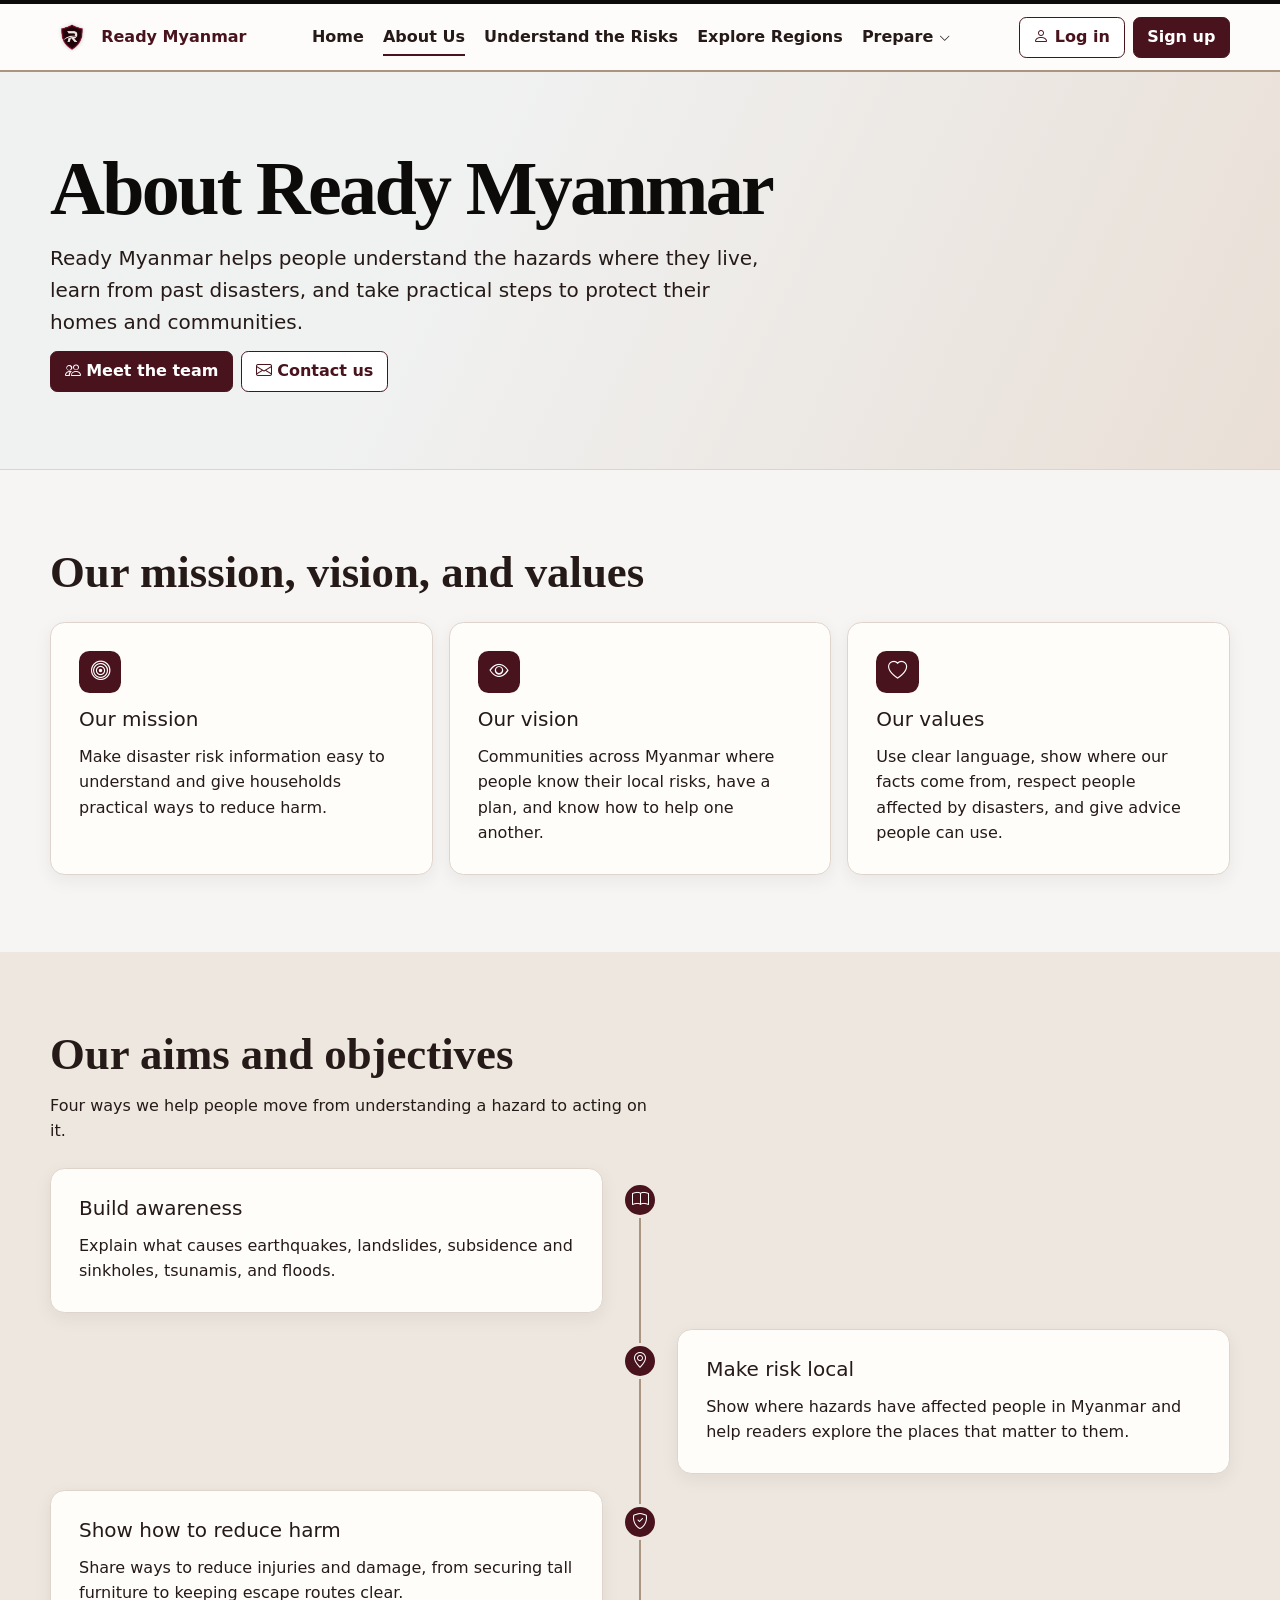
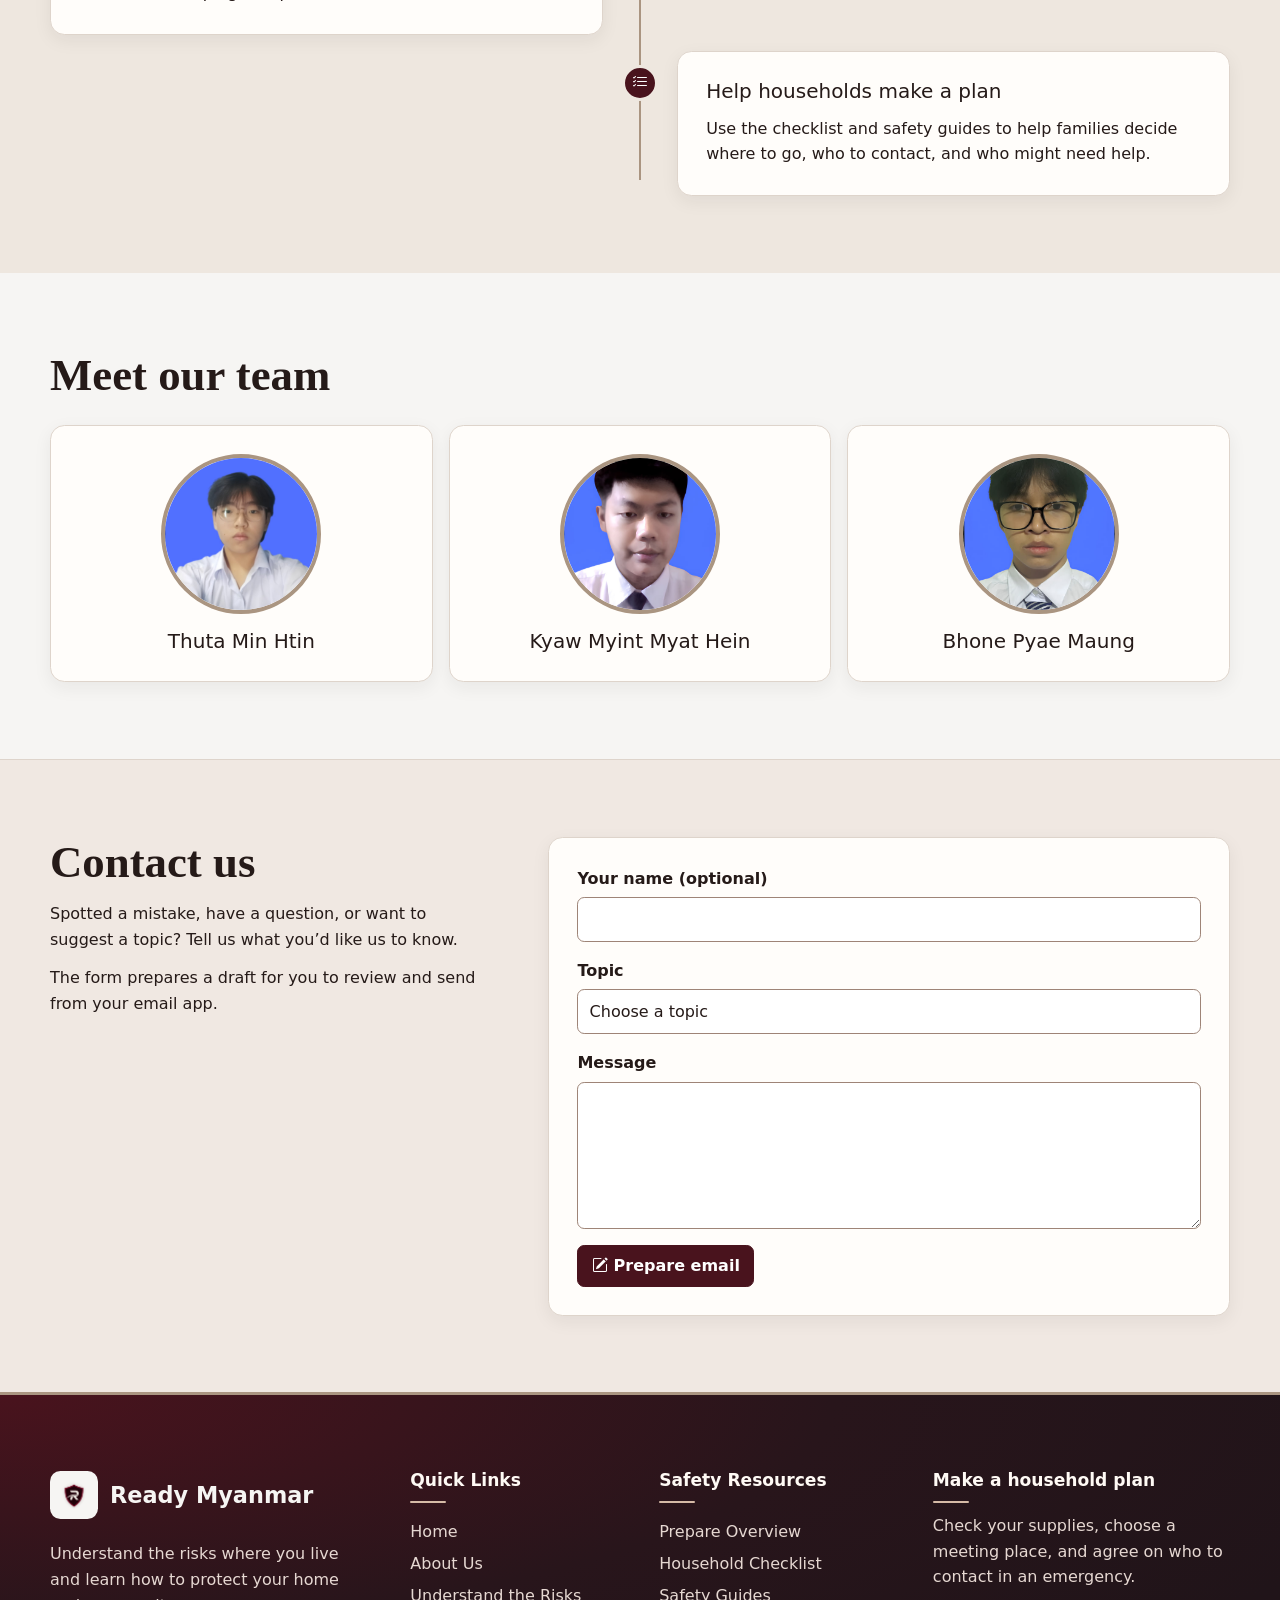
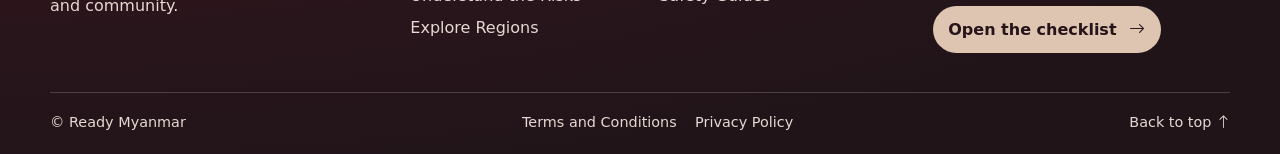
==== about us.html @ cfaf2994 "Add files via upload" ====
<!DOCTYPE html>
<html lang="en">
<head>
    <meta charset="UTF-8">
    <meta name="viewport" content="width=device-width, initial-scale=1">
    <meta name="description" content="Meet the Ready Myanmar team and learn how we help communities understand and reduce disaster risk.">
    <title>About Us | Ready Myanmar</title>

    <link rel="icon" href="images/ready-myanmar-logo.png">
    <link rel="stylesheet" href="https://cdn.jsdelivr.net/npm/bootstrap@5.3.3/dist/css/bootstrap.min.css">
    <link rel="stylesheet" href="https://cdn.jsdelivr.net/npm/bootstrap-icons@1.11.3/font/bootstrap-icons.min.css">
    <link rel="stylesheet" href="https://cdn.jsdelivr.net/npm/aos@2.3.4/dist/aos.css">
    <link rel="stylesheet" href="style.css">
    <link rel="stylesheet" href="about us.css">

    <script src="https://cdn.jsdelivr.net/npm/aos@2.3.4/dist/aos.js" defer></script>
    <script src="script.js" defer></script>
    <script src="about us.js" defer></script>
</head>

<body class="about-page" id="top">
    <a class="skip-link" href="#main">Skip to content</a>
    <header id="siteHeader"></header>

    <main id="main">
        <section class="about-hero page-section" aria-labelledby="aboutTitle">
            <div class="container" data-aos="fade-up">
                <h1 id="aboutTitle">About Ready Myanmar</h1>
                <p class="lead">Ready Myanmar helps people understand the hazards where they live, learn from past disasters, and take practical steps to protect their homes and communities.</p>

                <div class="button-row">
                    <a class="btn btn-success" href="#team">
                        <i class="bi bi-people" aria-hidden="true"></i> Meet the team
                    </a>
                    <a class="btn btn-outline-success" href="#contact">
                        <i class="bi bi-envelope" aria-hidden="true"></i> Contact us
                    </a>
                </div>
            </div>
        </section>

        <section class="container page-section" aria-labelledby="purposeTitle">
            <h2 class="section-title" id="purposeTitle">Our mission, vision, and values</h2>

            <div class="about-grid" data-aos="fade-up">
                <article class="about-box">
                    <span class="about-icon">
                        <i class="bi bi-bullseye" aria-hidden="true"></i>
                    </span>
                    <h3>Our mission</h3>
                    <p>Make disaster risk information easy to understand and give households practical ways to reduce harm.</p>
                </article>

                <article class="about-box">
                    <span class="about-icon">
                        <i class="bi bi-eye" aria-hidden="true"></i>
                    </span>
                    <h3>Our vision</h3>
                    <p>Communities across Myanmar where people know their local risks, have a plan, and know how to help one another.</p>
                </article>

                <article class="about-box">
                    <span class="about-icon">
                        <i class="bi bi-heart" aria-hidden="true"></i>
                    </span>
                    <h3>Our values</h3>
                    <p>Use clear language, show where our facts come from, respect people affected by disasters, and give advice people can use.</p>
                </article>
            </div>
        </section>

        <section class="about-band page-section" aria-labelledby="aimsTitle">
            <div class="container">
                <h2 class="section-title" id="aimsTitle">Our aims and objectives</h2>
                <p class="home-intro">Four ways we help people move from understanding a hazard to acting on it.</p>

                <ol class="about-timeline">
                    <li>
                        <span class="timeline-marker">
                            <i class="bi bi-book" aria-hidden="true"></i>
                        </span>
                        <article class="about-box timeline-card" data-aos="fade-up">
                            <h3>Build awareness</h3>
                            <p>Explain what causes earthquakes, landslides, subsidence and sinkholes, tsunamis, and floods.</p>
                        </article>
                    </li>

                    <li>
                        <span class="timeline-marker">
                            <i class="bi bi-geo-alt" aria-hidden="true"></i>
                        </span>
                        <article class="about-box timeline-card" data-aos="fade-up">
                            <h3>Make risk local</h3>
                            <p>Show where hazards have affected people in Myanmar and help readers explore the places that matter to them.</p>
                        </article>
                    </li>

                    <li>
                        <span class="timeline-marker">
                            <i class="bi bi-shield-check" aria-hidden="true"></i>
                        </span>
                        <article class="about-box timeline-card" data-aos="fade-up">
                            <h3>Show how to reduce harm</h3>
                            <p>Share ways to reduce injuries and damage, from securing tall furniture to keeping escape routes clear.</p>
                        </article>
                    </li>

                    <li>
                        <span class="timeline-marker">
                            <i class="bi bi-list-check" aria-hidden="true"></i>
                        </span>
                        <article class="about-box timeline-card" data-aos="fade-up">
                            <h3>Help households make a plan</h3>
                            <p>Use the checklist and safety guides to help families decide where to go, who to contact, and who might need help.</p>
                        </article>
                    </li>
                </ol>
            </div>
        </section>

        <section class="container page-section" id="team" aria-labelledby="teamTitle">
            <h2 class="section-title" id="teamTitle">Meet our team</h2>

            <div class="about-grid" data-aos="fade-up">
                <article class="about-box team-card">
                    <img src="images/member-3.jpg" width="160" height="160" alt="" loading="lazy">
                    <h3>Thuta Min Htin</h3>
                </article>

                <article class="about-box team-card">
                    <img src="images/member-2.jpg" width="160" height="160" alt="" loading="lazy">
                    <h3>Kyaw Myint Myat Hein</h3>
                </article>

                <article class="about-box team-card">
                    <img src="images/member-1.jpg" width="160" height="160" alt="" loading="lazy">
                    <h3>Bhone Pyae Maung</h3>
                </article>
            </div>
        </section>

        <section class="about-contact page-section" id="contact" aria-labelledby="contactTitle">
            <div class="container about-contact-layout">
                <div>
                    <h2 class="section-title" id="contactTitle">Contact us</h2>
                    <p>Spotted a mistake, have a question, or want to suggest a topic? Tell us what you’d like us to know.</p>
                    <p>The form prepares a draft for you to review and send from your email app.</p>
                </div>

                <form class="about-box contact-form" id="contactForm" data-contact-email="" data-aos="fade-up">
                    <div>
                        <label class="form-label" for="contactName">Your name (optional)</label>
                        <input class="form-control" id="contactName" name="name"
                            autocomplete="name" maxlength="80">
                    </div>

                    <div>
                        <label class="form-label" for="contactTopic">Topic</label>
                        <select class="form-select" id="contactTopic" name="topic" required>
                            <option value="" selected disabled>Choose a topic</option>
                            <option>Suggest a correction</option>
                            <option>Request a topic</option>
                            <option>Other</option>
                        </select>
                    </div>

                    <div>
                        <label class="form-label" for="contactMessage">Message</label>
                        <textarea class="form-control" id="contactMessage" name="message" rows="5"
                            maxlength="1500" required data-blank-message="Please enter a message."></textarea>
                    </div>

                    <button class="btn btn-success" type="submit">
                        <i class="bi bi-pencil-square" aria-hidden="true"></i> Prepare email
                    </button>

                    <div class="contact-draft" id="contactDraft" hidden>
                        <p id="contactHint" hidden>Add the team’s email address in your email app.</p>
                        <a class="btn btn-outline-success" id="contactEmailLink" href="mailto:">
                            <i class="bi bi-envelope" aria-hidden="true"></i> Open in email app
                        </a>
                    </div>
                </form>
            </div>
        </section>
    </main>

    <footer class="home-footer">
        <div class="container">
            <div class="footer-layout">
                <div class="footer-intro">
                    <a class="footer-brand" href="index.html">
                        <img src="images/ready-myanmar-logo.png" width="48" height="48" alt="">
                        <span>Ready Myanmar</span>
                    </a>
                    <p>Understand the risks where you live and learn how to protect your home and community.</p>
                </div>

                <nav class="footer-links" aria-labelledby="footerQuickLinks">
                    <h2 class="footer-heading" id="footerQuickLinks">Quick Links</h2>
                    <a href="index.html">Home</a>
                    <a href="about us.html">About Us</a>
                    <a href="risk.html">Understand the Risks</a>
                    <a href="region.html">Explore Regions</a>
                </nav>

                <nav class="footer-links" aria-labelledby="footerResources">
                    <h2 class="footer-heading" id="footerResources">Safety Resources</h2>
                    <a href="prepare.html">Prepare Overview</a>
                    <a href="list.html">Household Checklist</a>
                    <a href="guide.html">Safety Guides</a>
                </nav>

                <div class="footer-action">
                    <h2 class="footer-heading">Make a household plan</h2>
                    <p>Check your supplies, choose a meeting place, and agree on who to contact in an emergency.</p>
                    <a class="footer-cta" href="list.html">
                        Open the checklist <i class="bi bi-arrow-right" aria-hidden="true"></i>
                    </a>
                </div>
            </div>

            <div class="footer-bottom">
                <p>© Ready Myanmar</p>

                <div class="footer-legal">
                    <button class="footer-button" type="button" data-open="termsDialog">Terms and Conditions</button>
                    <button class="footer-button" type="button" data-open="privacyDialog">Privacy Policy</button>
                </div>

                <a class="footer-top" href="#top">
                    Back to top <i class="bi bi-arrow-up" aria-hidden="true"></i>
                </a>
            </div>
        </div>
    </footer>

    <dialog class="site-dialog" id="termsDialog" aria-labelledby="termsHeading">
        <div class="dialog-heading">
            <h2 id="termsHeading">Terms and Conditions</h2>
            <button class="dialog-close" type="button" data-close>
                <i class="bi bi-x-lg" aria-hidden="true"></i> Close
            </button>
        </div>
        <p>Ready Myanmar provides general information about disaster risk. During emergencies, follow local warnings and instructions from emergency responders.</p>
    </dialog>

    <dialog class="site-dialog" id="privacyDialog" aria-labelledby="privacyHeading">
        <div class="dialog-heading">
            <h2 id="privacyHeading">Privacy Policy</h2>
            <button class="dialog-close" type="button" data-close>
                <i class="bi bi-x-lg" aria-hidden="true"></i> Close
            </button>
        </div>
        <p>This site saves demo account details, sign-in status, and your homepage load count in this browser. Clearing this site’s browser data removes those details. The contact form prepares a draft in your email app.</p>
    </dialog>
</body>
</html>
---- style.css ----
:root {
    --ink: #251a18;
    --wine: #49131d;
    --paper: #f6f5f3;
    --line: #ded4cb;
    --night: #0c0b09;
    --taupe: #aa9581;
    --stone: #5b4e3c;
}

*, *::before, *::after { box-sizing: border-box; }
[hidden] { display: none !important; }
html { scroll-padding-top: 5.5rem; }

body {
    margin: 0;
    color: var(--ink);
    background: var(--paper);
    font: 1rem/1.6 system-ui, sans-serif;
}

h1, h2, h3, p, figure, blockquote, dl, dd { margin: 0 0 0.8rem; }
h1, h2, h3 { line-height: 1.15; }
button, input { font: inherit; }
a { color: var(--wine); }
button, summary { cursor: pointer; }

:focus-visible {
    outline: 3px solid #986028;
    outline-offset: 4px;
}

.container {
    width: min(100% - 2rem, 1180px);
    max-width: none;
    margin-inline: auto;
    padding-inline: 0;
}

.skip-link {
    position: fixed;
    z-index: 25;
    padding: 0.75rem;
    background: white;
    transform: translateY(-120%);
}

.skip-link:focus { transform: translateY(0); }

.btn {
    display: inline-block;
    padding: 0.48rem 0.85rem;
    border: 1px solid var(--wine);
    border-radius: 0.45rem;
    background: white;
    color: var(--wine);
    font-weight: 650;
    text-align: center;
    text-decoration: none;
}

.btn:hover { background: #f0e6de; }
.btn-success { background: var(--wine); color: white; }
.btn-success:hover { background: #330d16; color: white; }
.btn:disabled { opacity: 0.65; cursor: wait; }

.button-row {
    display: flex;
    align-items: center;
    flex-wrap: wrap;
    gap: 0.5rem;
}

#siteHeader {
    position: sticky;
    top: 0;
    z-index: 20;
}

.site-nav {
    border-top: 4px solid var(--night);
    border-bottom: 2px solid var(--taupe);
    background: #fdfcfa;
}

.nav-layout {
    display: flex;
    align-items: center;
    justify-content: space-between;
    flex-wrap: wrap;
    gap: 0.65rem;
    padding-block: 0.7rem;
}

.site-brand, .account-toggle {
    display: inline-flex;
    align-items: center;
    gap: 0.45rem;
}

.site-brand {
    font-weight: 750;
    text-decoration: none;
}

.site-logo {
    display: block;
    width: 2.75rem;
    height: 2.75rem;
    flex: 0 0 auto;
    object-fit: contain;
    transition: transform 230ms cubic-bezier(.2, .9, .3, 1.35);
}

.site-brand:hover .site-logo,
.site-brand:focus-visible .site-logo {
    transform: translateY(-3px);
}

.menu-link .bi, .account-toggle > .bi { font-size: 0.72rem; }
.main-menu { display: none; width: 100%; }

.main-menu.is-open {
    display: block;
    max-height: 72vh;
    overflow-y: auto;
}

.nav-list {
    margin: 0 0 0.6rem;
    padding: 0;
    list-style: none;
}

.menu-link {
    position: relative;
    display: inline-block;
    padding: 0.55rem 0.2rem;
    color: var(--ink);
    font-weight: 650;
    text-decoration: none;
}

.menu-link::after {
    position: absolute;
    inset: auto 0.2rem 0.19rem;
    height: 2px;
    background: var(--wine);
    content: "";
    transform: scaleX(0);
    transform-origin: left;
    transition: transform 180ms ease;
}

.menu-link:hover::after,
.menu-link:focus-visible::after,
.menu-link[aria-current="page"]::after,
.nav-dropdown:has([aria-current="page"]) > .menu-link::after {
    transform: scaleX(1);
}

.nav-dropdown { position: relative; }
.nav-dropdown summary { list-style: none; }
.nav-dropdown summary::-webkit-details-marker { display: none; }

.dropdown-panel {
    min-width: 11rem;
    padding: 0.4rem;
    border: 1px solid var(--line);
    border-radius: 0.5rem;
    background: white;
    box-shadow: 0 0.35rem 1rem #251a1818;
}

.dropdown-panel a,
.dropdown-panel button {
    display: block;
    width: 100%;
    padding: 0.45rem 0.6rem;
    border: 0;
    border-radius: 0.3rem;
    background: transparent;
    color: var(--ink);
    text-align: left;
    text-decoration: none;
    white-space: nowrap;
}

.dropdown-panel a:hover,
.dropdown-panel a[aria-current="page"],
.dropdown-panel button:hover {
    background: #f0e6de;
}

.account-menu .dropdown-panel { right: 0; }
.account-toggle { max-width: 100%; }

.account-initial {
    display: grid;
    place-items: center;
    width: 1.8rem;
    height: 1.8rem;
    border-radius: 50%;
    background: var(--wine);
    color: white;
}

#accountName {
    max-width: 7rem;
    overflow: hidden;
    text-overflow: ellipsis;
    white-space: nowrap;
}

.site-dialog {
    width: min(100% - 2rem, 29rem);
    padding: 1.3rem;
    border: 1px solid var(--line);
    border-radius: 0.85rem;
    background: white;
    color: var(--ink);
}

.site-dialog::backdrop { background: #160c12aa; }

.dialog-heading {
    display: flex;
    justify-content: space-between;
    align-items: start;
    gap: 1rem;
}

.dialog-heading h2 { font-size: 1.4rem; }

.dialog-close {
    flex-shrink: 0;
    padding: 0.3rem 0.55rem;
    border: 0;
    border-radius: 0.3rem;
    background: #f0e6de;
    color: var(--ink);
    font-size: 0.9rem;
}

.account-form {
    display: grid;
    gap: 0.35rem;
}

.account-form input {
    width: 100%;
    margin-bottom: 0.45rem;
    padding: 0.45rem 0.6rem;
    border: 1px solid #937966;
    border-radius: 0.35rem;
}

.account-form .btn { justify-self: start; }
.page-section { padding-block: clamp(2.5rem, 6vw, 4.8rem); }
.split-layout, .card-grid { display: grid; gap: 1.25rem; }
.split-layout { align-items: center; gap: 2rem; }
.split-column { min-width: 0; }

.hero-title, .section-title {
    font-family: Georgia, serif;
    font-weight: 700;
}

.hero-title {
    max-width: 14ch;
    color: var(--night);
    font-size: clamp(2.65rem, 5.8vw, 5.3rem);
    letter-spacing: -0.045em;
    line-height: 1.02;
}

.hero-title span { color: var(--wine); }
.section-title { font-size: clamp(1.8rem, 4vw, 2.8rem); }
.lead { font-size: clamp(1.05rem, 2vw, 1.25rem); }
.lead, .home-intro { max-width: 60ch; }

.home-hero {
    border-bottom: 1px solid var(--line);
    background: linear-gradient(112deg, #f0f1f1 36%, #e9dfd6);
}

.guide-frame { margin: 0; }

.guide-frame img {
    display: block;
    width: 100%;
    height: auto;
}

html:not(.has-aos) [data-aos] {
    opacity: 1;
    transform: none;
    pointer-events: auto;
}

.home-story {
    display: grid;
    overflow: hidden;
    border: 1px solid var(--line);
    border-radius: 1rem;
    background: white;
}

.story-copy { padding: clamp(1rem, 3vw, 2rem); }

.story-date, .community-note {
    color: var(--stone);
    font-size: 0.9rem;
}

.story-date { text-transform: uppercase; }

.story-photo {
    position: relative;
    overflow: hidden;
    min-height: 15rem;
    margin: 0;
    background: var(--stone);
}

.story-photo img, .hazard-tile img {
    position: absolute;
    inset: 0;
    display: block;
    width: 100%;
    height: 100%;
    object-fit: cover;
}

.story-photo figcaption {
    position: absolute;
    z-index: 1;
    bottom: 0.85rem;
    left: 0.85rem;
    max-width: calc(100% - 1.7rem);
    padding: 0.3rem 0.65rem;
    border-radius: 0.3rem;
    background: var(--wine);
    color: white;
}

.story-photo::after {
    position: absolute;
    inset: 0;
    background: linear-gradient(110deg, transparent 35%, #ffffff55, transparent 65%);
    content: "";
    pointer-events: none;
    transform: translateX(-115%);
}

@media (hover: hover) and (prefers-reduced-motion: no-preference) {
    .story-photo:hover::after {
        transform: translateX(115%);
        transition: transform 650ms ease;
    }
}

.event-stats {
    display: grid;
    grid-template-columns: repeat(auto-fit, minmax(7.4rem, 1fr));
    gap: 0.65rem;
    margin: 1rem 0;
}

.event-stats > div {
    padding: 0.6rem 0.7rem;
    border-top: 3px solid var(--taupe);
    background: #f4eee8;
}

.event-stats dt, .site-stats dt {
    margin: 0 0 0.2rem;
    color: var(--wine);
    font-size: clamp(1.25rem, 2.3vw, 1.9rem);
    line-height: 1.12;
    font-variant-numeric: tabular-nums;
}

.event-stats dd { margin: 0; font-size: 0.87rem; }
.event-controls { margin-top: 0.85rem; }
.home-tinted { background: #eee7df; }

.section-heading {
    display: flex;
    flex-wrap: wrap;
    align-items: end;
    justify-content: space-between;
    gap: 0.8rem;
    margin-bottom: 1.3rem;
}

.section-heading p { margin-bottom: 0; }

.home-region-grid {
    display: grid;
    grid-template-columns: repeat(auto-fit, minmax(min(100%, 8.2rem), 1fr));
    gap: 0.8rem;
}

.region-tile, .hazard-tile {
    position: relative;
    display: block;
    overflow: hidden;
    border-radius: 0.75rem;
    text-decoration: none;
}

.region-tile {
    border: 1px solid var(--line);
    background: white;
    color: var(--ink);
    box-shadow: 0 0.25rem 0.7rem #251a1810;
    transition: transform 220ms ease, box-shadow 220ms ease;
}

.region-tile img {
    display: block;
    width: 100%;
    height: auto;
    aspect-ratio: 4 / 3;
    object-fit: cover;
    background: var(--taupe);
}

.region-label {
    display: flex;
    align-items: center;
    justify-content: space-between;
    gap: 0.25rem;
    min-height: 4.2rem;
    padding: 0.65rem;
}

.region-label small {
    display: block;
    color: var(--stone);
    font-size: 0.72rem;
    line-height: 1.25;
}

.region-label > i { color: var(--wine); }
.region-tile:hover, .region-tile:focus-visible { color: var(--wine); }

.region-tile:hover {
    transform: translateY(-4px);
    box-shadow: 0 0.6rem 1rem #251a1822;
}

.hazard-tile {
    display: flex;
    align-items: flex-end;
    min-height: 14.5rem;
    padding: 1.3rem;
    border: 1px solid #9a746c;
    background: var(--stone);
    color: white;
    transition: transform 240ms cubic-bezier(.2, .9, .3, 1.3), box-shadow 240ms ease;
}

.hazard-tile::after {
    position: absolute;
    inset: 0;
    background: linear-gradient(90deg, #1b0e11 6%, #291317e8 55%, #2913174d);
    content: "";
}

.hazard-tile > div {
    position: relative;
    z-index: 1;
    max-width: 25ch;
}

.hazard-icon {
    display: inline-grid;
    place-items: center;
    width: 2.5rem;
    height: 2.5rem;
    margin-bottom: 0.65rem;
    border: 1px solid #ffffff66;
    border-radius: 0.65rem;
    background: #49131dcc;
    color: white;
    font-size: 1.2rem;
    transition: transform 240ms ease;
}

.hazard-tile img { transition: transform 260ms ease; }

.hazard-tile:hover, .hazard-tile:focus-visible {
    color: white;
    transform: translateY(-5px);
    box-shadow: 0 0.75rem 1.4rem #251a1833;
}

.hazard-tile:hover img { transform: scale(1.045); }
.hazard-tile:hover .hazard-icon { transform: rotate(-8deg); }
.hazard-tile:hover span:last-child { text-decoration: underline; }

.home-purpose { background: var(--wine); color: white; }

.site-stats {
    display: grid;
    grid-template-columns: repeat(auto-fit, minmax(7.7rem, 1fr));
    gap: 0.85rem;
    margin: 0;
}

.site-stats > div {
    padding: 0.8rem;
    border: 1px solid #ffffff45;
    border-radius: 0.6rem;
}

.site-stats dt { color: white; font-size: 2.5rem; }
.site-stats dd { margin: 0; }

.home-quote {
    height: 100%;
    margin: 0;
    padding: 1.25rem;
    border-left: 4px solid var(--taupe);
    border-radius: 0.5rem;
    background: #fffdf9;
    box-shadow: 0 0.25rem 1rem #251a1812;
}

.home-quote figcaption span {
    display: block;
    color: var(--stone);
    font-size: 0.9rem;
}

.home-footer {
    padding: clamp(2.75rem, 6vw, 4.75rem) 0 1.25rem;
    border-top: 3px solid var(--taupe);
    background: radial-gradient(ellipse at top left, #49131d 0%, #28151b 46%, #201419 80%);
    color: #f6f5f3;
}

.footer-layout {
    display: grid;
    gap: 2rem;
}

.footer-brand {
    display: inline-flex;
    align-items: center;
    gap: 0.75rem;
    color: inherit;
    font-size: 1.4rem;
    font-weight: 750;
    line-height: 1.2;
    text-decoration: none;
}

.footer-brand img {
    width: 3rem;
    height: 3rem;
    padding: 0.3rem;
    border-radius: 0.65rem;
    background: #f6f5f3;
    object-fit: contain;
}

.footer-intro p,
.footer-action p {
    max-width: 33ch;
    margin: 0.9rem 0 0;
    color: #e6d8d2;
}

.footer-links {
    display: grid;
    justify-items: start;
    align-content: start;
    gap: 0.4rem;
}

.footer-heading {
    margin: 0 0 0.65rem;
    color: #fffaf5;
    font-size: 1.07rem;
    font-weight: 750;
}

.footer-heading::after {
    display: block;
    width: 2.25rem;
    height: 2px;
    margin-top: 0.6rem;
    border-radius: 1rem;
    background: #d6bba7;
    content: "";
}

.footer-links a, .footer-top, .footer-button {
    color: #e6d8d2;
    text-decoration: none;
}

.footer-links a:hover, .footer-top:hover, .footer-button:hover {
    color: white;
    text-decoration: underline;
    text-underline-offset: 0.25em;
}

.footer-action p { margin: 0 0 1rem; }

.footer-cta {
    display: inline-flex;
    align-items: center;
    justify-content: space-between;
    gap: 0.8rem;
    padding: 0.62rem 0.9rem;
    border: 1px solid transparent;
    border-radius: 100px;
    background: #dec5b2;
    color: #261419;
    font-weight: 700;
    text-decoration: none;
    transition: background-color 160ms ease;
}

.footer-cta:hover {
    background: #f5dfcc;
    color: #261419;
}

.footer-bottom {
    display: flex;
    align-items: center;
    justify-content: space-between;
    flex-wrap: wrap;
    gap: 0.7rem 1.2rem;
    margin-top: 2.4rem;
    padding-top: 1.15rem;
    border-top: 1px solid #ffffff30;
    color: #e6d8d2;
    font-size: 0.9rem;
}

.footer-bottom p { margin: 0; }

.footer-legal {
    display: flex;
    flex-wrap: wrap;
    gap: 0.45rem 1.15rem;
}

.footer-button {
    padding: 0;
    border: 0;
    background: transparent;
    text-align: left;
}

.home-footer :focus-visible { outline-color: #ffe0ca; }

@media (min-width: 37.5rem) {
    .footer-layout { grid-template-columns: repeat(2, minmax(0, 1fr)); }
}

@media (min-width: 48rem) {
    .home-story { grid-template-columns: 0.9fr 1.1fr; min-height: 22rem; }
    .home-region-grid { grid-template-columns: repeat(5, minmax(0, 1fr)); }
    .card-grid { grid-template-columns: repeat(2, minmax(0, 1fr)); }
    #communityHeading ~ .card-grid { grid-template-columns: repeat(3, minmax(0, 1fr)); }
    .prepare-link { margin-left: auto; }
}

@media (min-width: 62rem) {
    .split-layout {
        grid-template-columns: minmax(0, 0.9fr) minmax(0, 1.1fr);
        gap: 3.5rem;
    }

    .home-hero .page-section { padding-block: 5rem; }
    .menu-button { display: none; }
    .nav-layout { flex-wrap: nowrap; }

    .main-menu, .main-menu.is-open {
        display: flex;
        align-items: center;
        justify-content: space-between;
        gap: 0.8rem;
        flex: 1;
        width: auto;
        max-height: none;
        overflow: visible;
    }

    .nav-list {
        display: flex;
        align-items: center;
        justify-content: center;
        gap: 0.8rem;
        flex: 1;
        margin: 0;
    }

    .dropdown-panel { position: absolute; top: 100%; }

    .footer-layout {
        grid-template-columns: 1.3fr 0.85fr 0.95fr 1.2fr;
        column-gap: clamp(1.4rem, 3vw, 2.8rem);
    }
}

@media (prefers-reduced-motion: reduce) {
    .menu-link::after, .site-logo, .region-tile, .hazard-tile,
    .hazard-tile img, .hazard-icon, .footer-cta {
        transition: none;
    }

    .site-brand:hover .site-logo, .site-brand:focus-visible .site-logo,
    .region-tile:hover, .hazard-tile:hover, .hazard-tile:focus-visible,
    .hazard-tile:hover img, .hazard-tile:hover .hazard-icon {
        transform: none;
    }
}
---- about us.css ----
.about-hero {
    border-bottom: 1px solid var(--line);
    background: linear-gradient(115deg, #f0f1f1 35%, #e9dfd6);
}

.about-hero h1 {
    color: var(--night);
    font: 700 clamp(2.5rem, 6vw, 4.75rem)/1.05 Georgia, serif;
    letter-spacing: -0.035em;
}

.about-hero .lead {
    max-width: 56ch;
}

.about-page h3 {
    font-size: 1.25rem;
}

.about-grid {
    display: grid;
    gap: 1rem;
    margin-top: 1.5rem;
}

.about-box {
    min-width: 0;
    padding: clamp(1.15rem, 3vw, 1.75rem);
    border: 1px solid var(--line);
    border-radius: 0.9rem;
    background: #fffdfa;
    box-shadow: 0 0.35rem 1.1rem #251a1810;
}

.about-box p:last-child {
    margin-bottom: 0;
}

.about-icon,
.timeline-marker {
    display: grid;
    place-items: center;
    background: var(--wine);
    color: white;
}

.about-icon {
    width: 2.65rem;
    height: 2.65rem;
    margin-bottom: 0.9rem;
    border-radius: 0.65rem;
    font-size: 1.2rem;
}

.about-band {
    background: #eee7df;
}

.about-timeline {
    position: relative;
    display: grid;
    gap: 1rem;
    margin: 1.5rem 0 0;
    padding: 0;
    list-style: none;
}

.about-timeline::before {
    position: absolute;
    inset: 1rem auto 1rem 1.1rem;
    width: 2px;
    background: var(--taupe);
    content: "";
}

.about-timeline li {
    position: relative;
    display: grid;
    grid-template-columns: 2.25rem minmax(0, 1fr);
    align-items: start;
    gap: 0.8rem;
}

.timeline-marker {
    width: 2.25rem;
    height: 2.25rem;
    margin-top: 0.85rem;
    border: 3px solid #eee7df;
    border-radius: 50%;
}

.team-card {
    text-align: center;
}

.team-card img {
    display: block;
    width: min(100%, 10rem);
    height: auto;
    aspect-ratio: 1;
    margin: 0 auto 1rem;
    border: 4px solid var(--taupe);
    border-radius: 50%;
    background: #eee7df;
    object-fit: cover;
}

.team-card h3 {
    margin-bottom: 0;
}

.about-contact {
    border-top: 1px solid var(--line);
    background: #f0e8e2;
}

.about-contact-layout {
    display: grid;
    gap: 1.5rem;
}

.about-contact-layout > div > p {
    max-width: 42ch;
}

.contact-form {
    display: grid;
    gap: 1rem;
}

.contact-form label {
    display: block;
    margin-bottom: 0.35rem;
    font-weight: 650;
}

.contact-form input,
.contact-form select,
.contact-form textarea {
    width: 100%;
    padding: 0.55rem 0.7rem;
    border: 1px solid #9e8477;
    border-radius: 0.45rem;
    background: white;
    color: var(--ink);
    font: inherit;
}

.contact-form textarea {
    display: block;
    resize: vertical;
}

.contact-form > button {
    justify-self: start;
}

.contact-draft {
    padding-top: 1rem;
    border-top: 1px solid var(--line);
}

.contact-draft p {
    margin-bottom: 0.65rem;
    color: var(--stone);
}

@media (min-width: 48rem) {
    .about-grid {
        grid-template-columns: repeat(3, minmax(0, 1fr));
    }

    .about-timeline::before {
        left: 50%;
        transform: translateX(-50%);
    }

    .about-timeline li {
        grid-template-columns: minmax(0, 1fr) 2.25rem minmax(0, 1fr);
        gap: 1.2rem;
    }

    .timeline-marker {
        grid-area: 1 / 2;
    }

    .timeline-card {
        grid-area: 1 / 1;
    }

    .about-timeline li:nth-child(even) .timeline-card {
        grid-area: 1 / 3;
    }

    .about-contact-layout {
        grid-template-columns: minmax(0, 0.8fr) minmax(0, 1.2fr);
        gap: 2.75rem;
    }
}
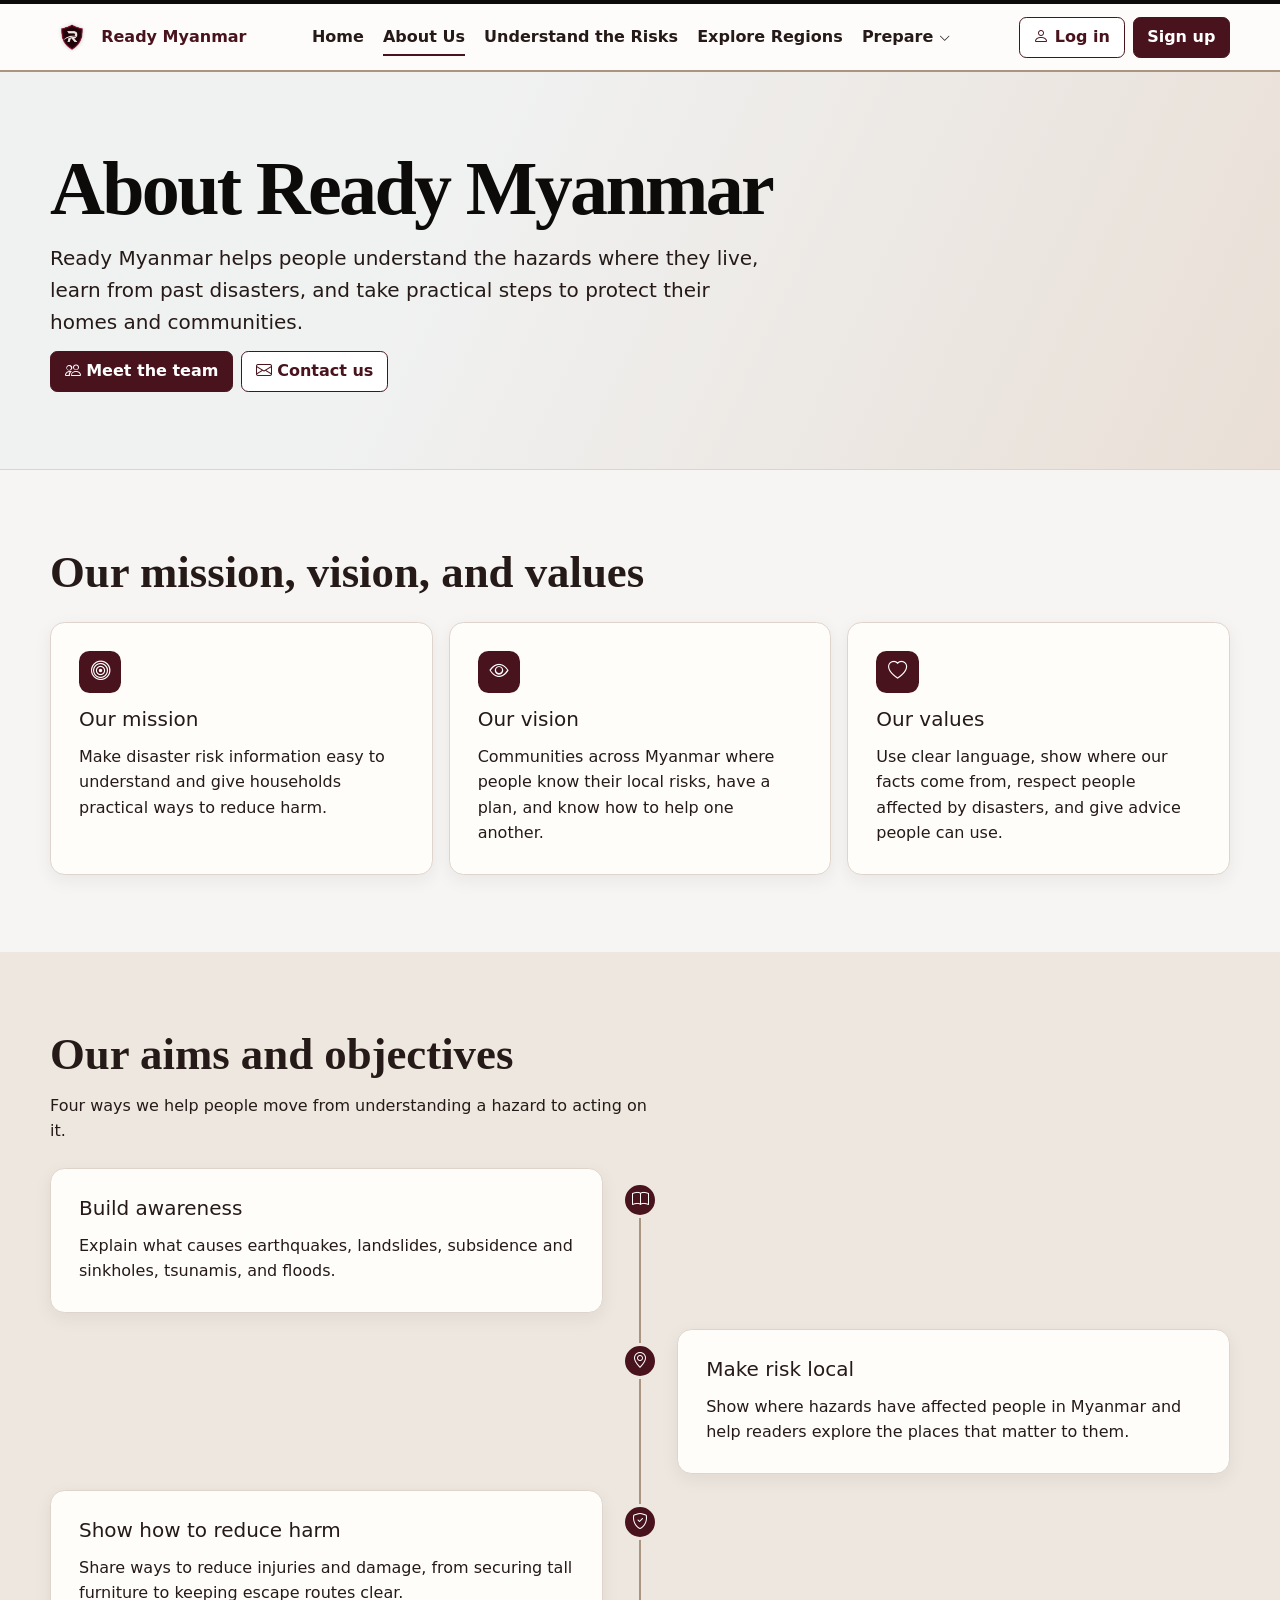
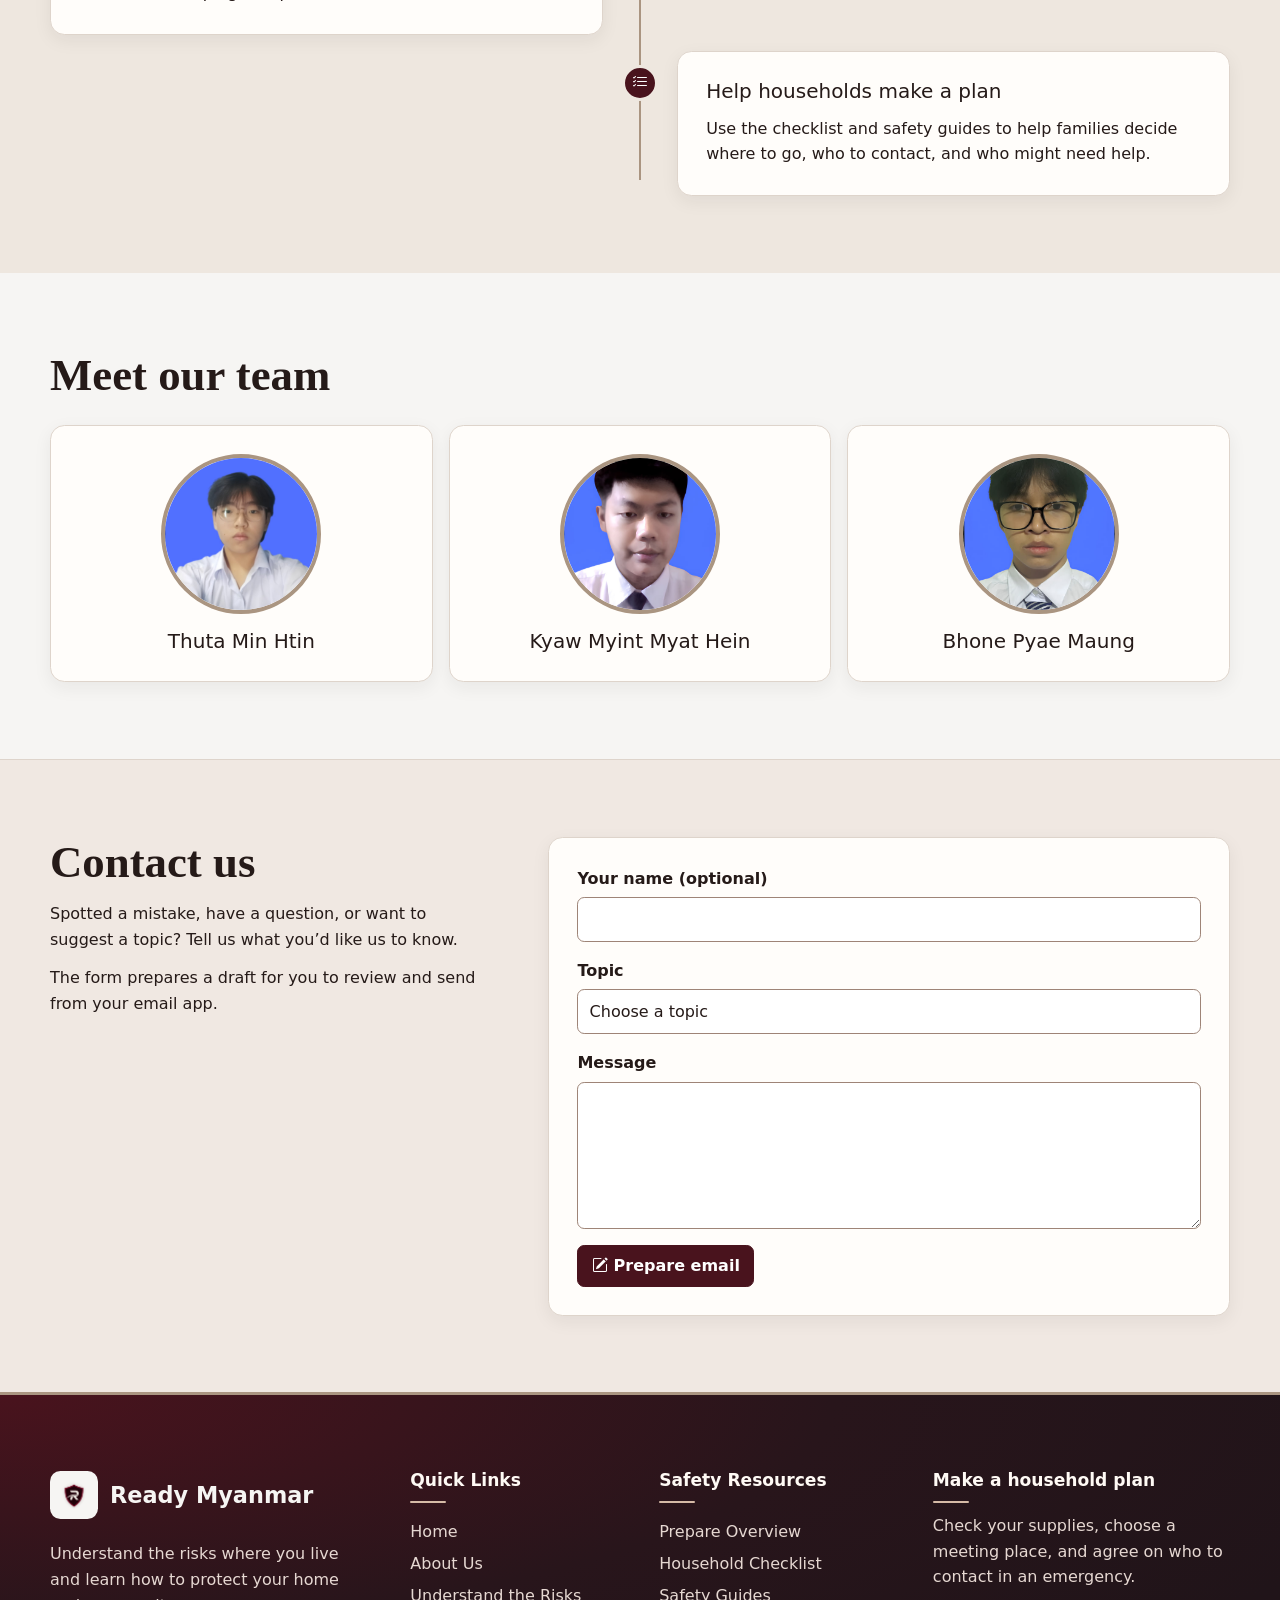
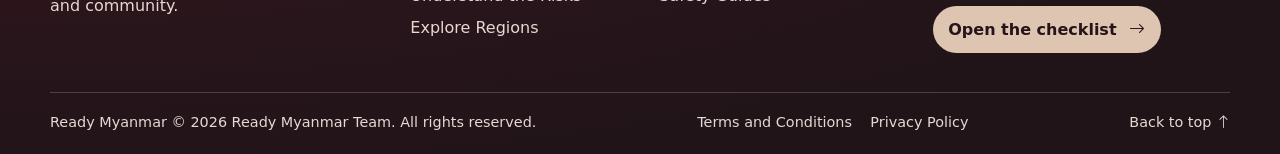
==== commit 6ee2c93c: "Update about us.html" ====
--- a/about us.html
+++ b/about us.html
@@ -221,7 +221,7 @@
             </div>
 
             <div class="footer-bottom">
-                <p>© Ready Myanmar</p>
+                <p>Ready Myanmar &copy; 2026 Ready Myanmar Team. All rights reserved.</p>
 
                 <div class="footer-legal">
                     <button class="footer-button" type="button" data-open="termsDialog">Terms and Conditions</button>
@@ -255,4 +255,4 @@
         <p>This site saves demo account details, sign-in status, and your homepage load count in this browser. Clearing this site’s browser data removes those details. The contact form prepares a draft in your email app.</p>
     </dialog>
 </body>
-</html>+</html>
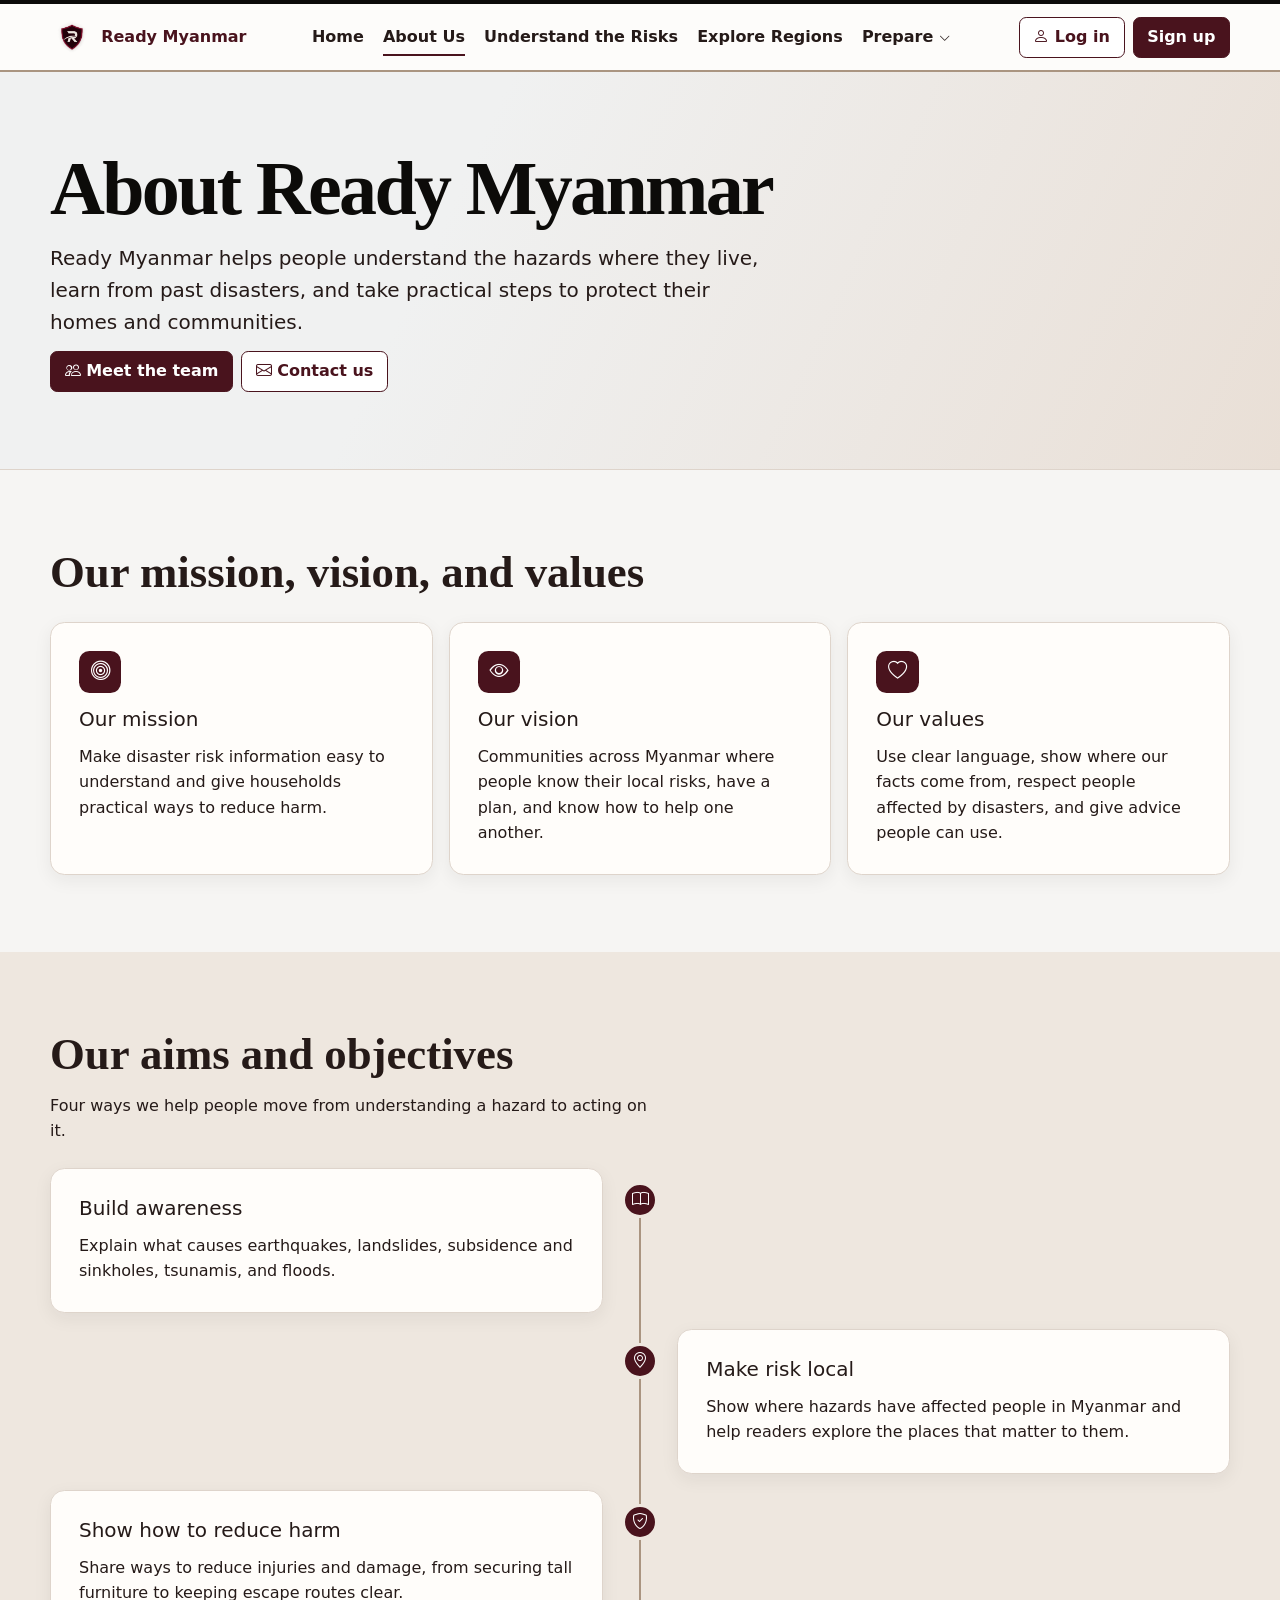
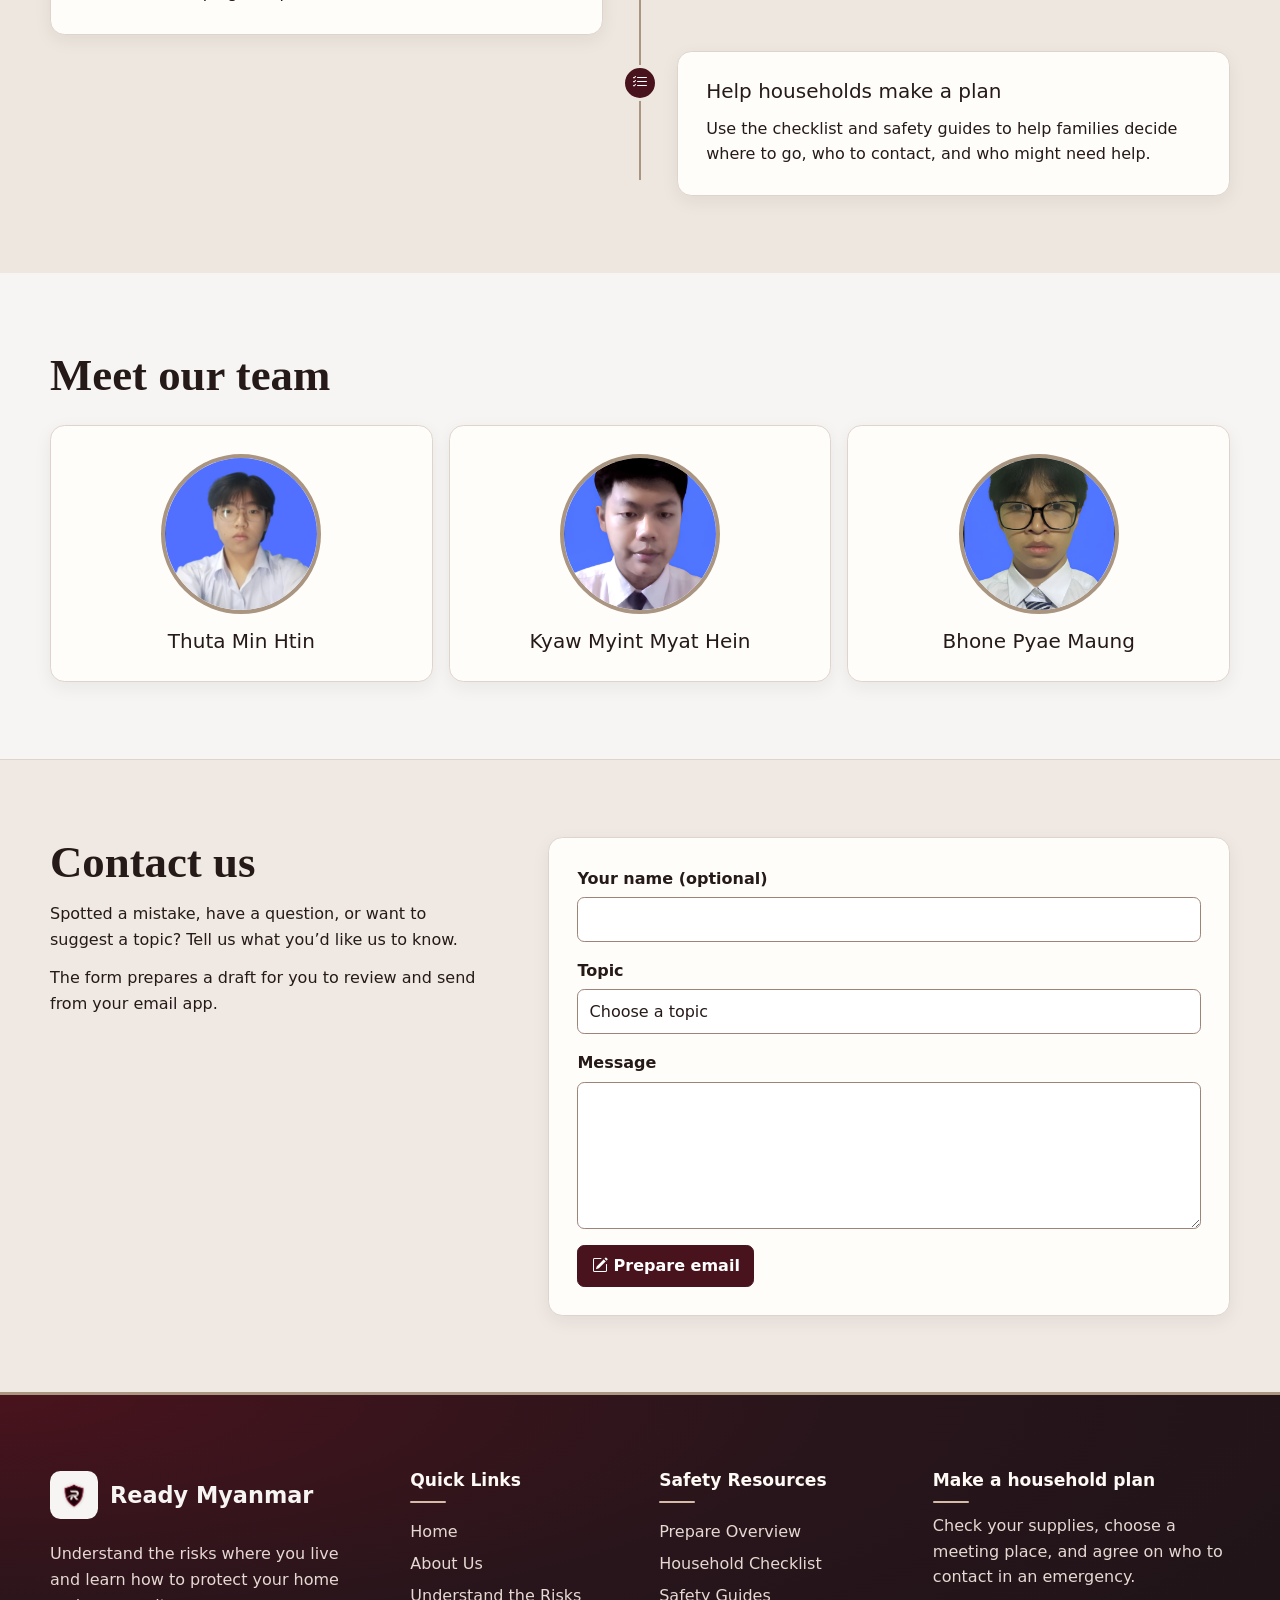
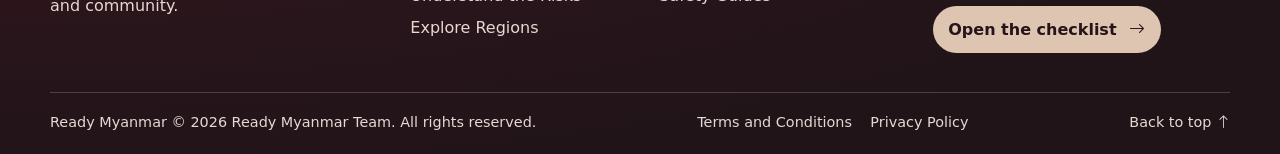
==== commit 1ef4600f: "Update about us.html" ====
--- a/about us.html
+++ b/about us.html
@@ -235,24 +235,56 @@
         </div>
     </footer>
 
-    <dialog class="site-dialog" id="termsDialog" aria-labelledby="termsHeading">
-        <div class="dialog-heading">
-            <h2 id="termsHeading">Terms and Conditions</h2>
-            <button class="dialog-close" type="button" data-close>
-                <i class="bi bi-x-lg" aria-hidden="true"></i> Close
-            </button>
-        </div>
-        <p>Ready Myanmar provides general information about disaster risk. During emergencies, follow local warnings and instructions from emergency responders.</p>
-    </dialog>
-
-    <dialog class="site-dialog" id="privacyDialog" aria-labelledby="privacyHeading">
-        <div class="dialog-heading">
-            <h2 id="privacyHeading">Privacy Policy</h2>
-            <button class="dialog-close" type="button" data-close>
-                <i class="bi bi-x-lg" aria-hidden="true"></i> Close
-            </button>
-        </div>
-        <p>This site saves demo account details, sign-in status, and your homepage load count in this browser. Clearing this site’s browser data removes those details. The contact form prepares a draft in your email app.</p>
-    </dialog>
+<dialog class="site-dialog" id="termsDialog" aria-labelledby="termsHeading">
+    <div class="dialog-heading">
+        <h2 id="termsHeading">Terms and Conditions</h2>
+        <button class="dialog-close" type="button" data-close>
+            <i class="bi bi-x-lg" aria-hidden="true"></i> Close
+        </button>
+    </div>
+
+    <p class="small">Last updated <time datetime="2026-11-20">20 November 2026</time></p>
+
+    <h3 class="h6 mt-3 mb-2">Using Ready Myanmar</h3>
+    <p>Ready Myanmar provides educational information about natural hazards and ways to reduce harm. You may read the guides, use the household checklist, and share links to our pages.</p>
+
+    <h3 class="h6 mt-3 mb-2">Safety information</h3>
+    <p>The maps, historical reports, and examples are planning resources. Conditions can vary within a region and change over time. During an emergency, follow official local warnings and instructions from emergency responders.</p>
+
+    <h3 class="h6 mt-3 mb-2">Copyright and sources</h3>
+    <p>The footer copyright notice applies to original material by the Ready Myanmar Team. Follow the credits and licence terms for third-party photos, maps, and other materials.</p>
+
+    <h3 class="h6 mt-3 mb-2">Questions and corrections</h3>
+    <p>Use the <a href="about%20us.html#contact">About Us contact form</a> to ask a question or suggest a correction.</p>
+</dialog>
+
+<dialog class="site-dialog" id="privacyDialog" aria-labelledby="privacyHeading">
+    <div class="dialog-heading">
+        <h2 id="privacyHeading">Privacy Policy</h2>
+        <button class="dialog-close" type="button" data-close>
+            <i class="bi bi-x-lg" aria-hidden="true"></i> Close
+        </button>
+    </div>
+
+    <p class="small">Last updated <time datetime="2026-11-20">20 November 2026</time></p>
+
+    <h3 class="h6 mt-3 mb-2">What your browser saves</h3>
+    <ul>
+        <li><strong>Demo accounts.</strong> If you sign up, your browser saves your name, email address, and a password hash used to check your password. It also remembers your sign-in status.</li>
+        <li><strong>Household checklist.</strong> Your browser saves the items you check and any custom items you add.</li>
+        <li><strong>Homepage count.</strong> The site counts homepage loads in this browser.</li>
+    </ul>
+    <p>These features use browser storage on your device.</p>
+
+    <h3 class="h6 mt-3 mb-2">How to remove saved data</h3>
+    <p>Log out to clear your sign-in status. Use <strong>Clear progress and custom items</strong> on the checklist to remove items you added and uncheck the original items. Clear this site’s data in your browser settings to remove the saved account, checklist, and homepage count from that browser.</p>
+
+    <h3 class="h6 mt-3 mb-2">External services</h3>
+    <p>Your browser downloads Bootstrap, Bootstrap Icons, and AOS from jsDelivr. That service may receive information such as your IP address. Read the <a href="https://github.com/jsdelivr/jsdelivr/blob/master/Privacy%20Policy.md">jsDelivr Privacy Policy</a> for details. Websites linked from our pages have their own privacy policies.</p>
+
+    <h3 class="h6 mt-3 mb-2">Contacting the team</h3>
+    <p>The <a href="about%20us.html#contact">About Us contact form</a> prepares a draft you can open in your email app. If you send it, the recipient receives the details you include in the email.</p>
+</dialog>
+    
 </body>
 </html>
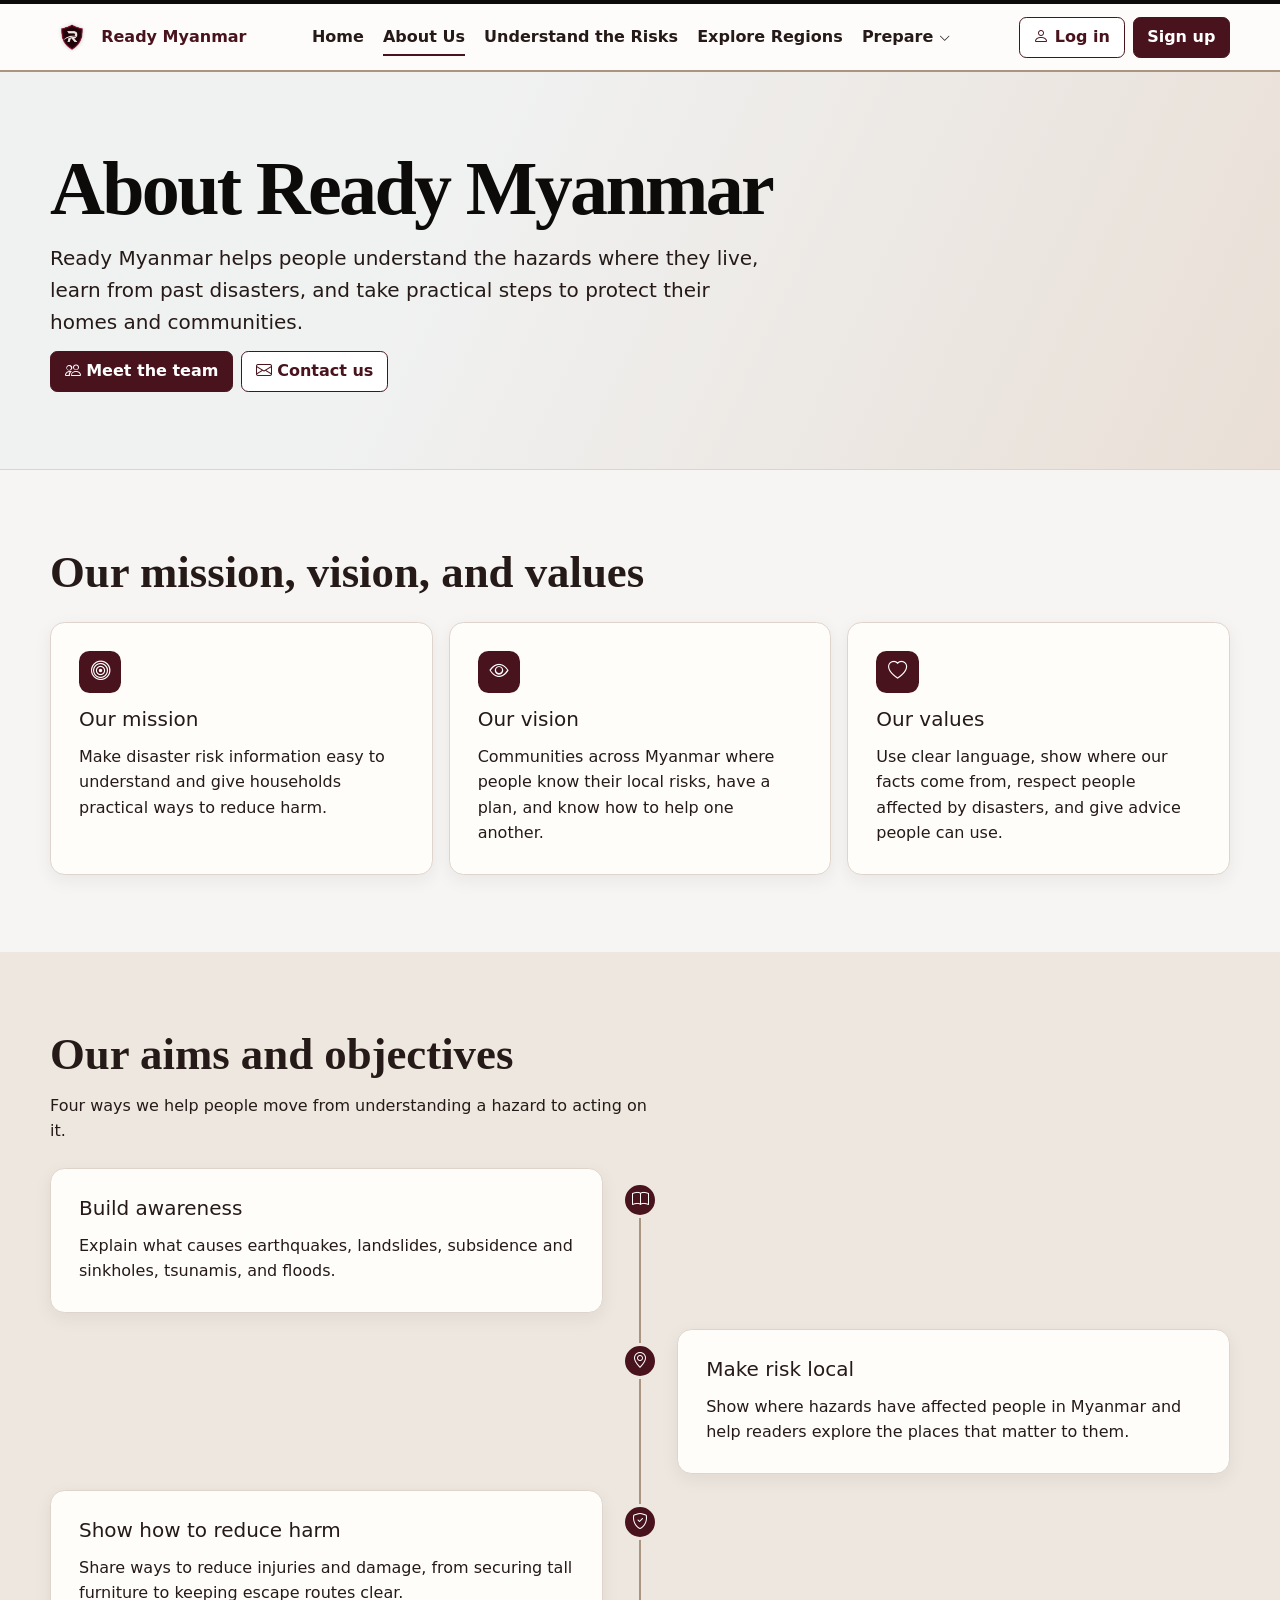
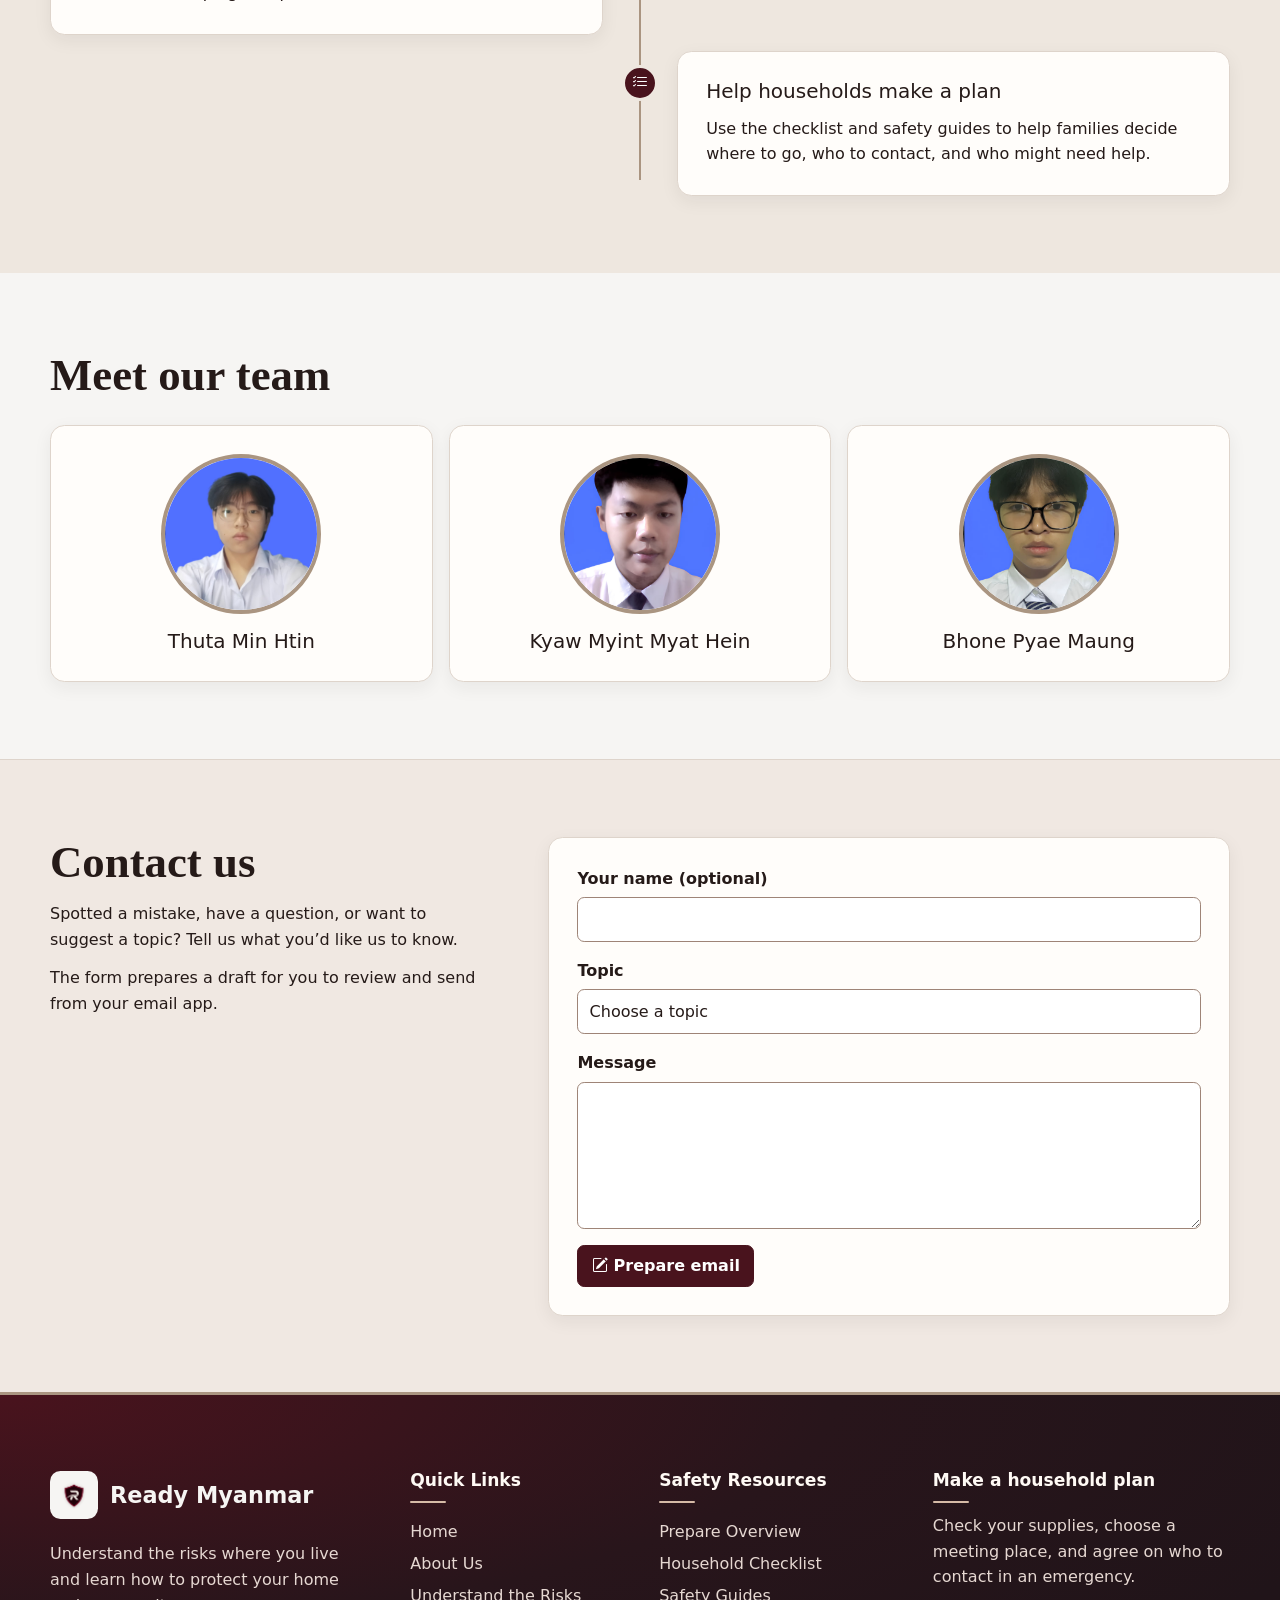
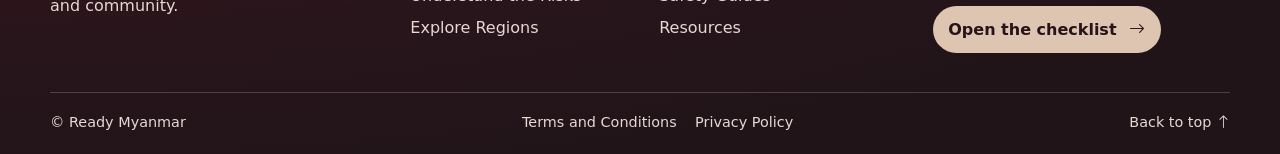
==== commit 2bf51b9d: "Add files via upload" ====
--- a/about us.html
+++ b/about us.html
@@ -209,6 +209,7 @@
                     <a href="prepare.html">Prepare Overview</a>
                     <a href="list.html">Household Checklist</a>
                     <a href="guide.html">Safety Guides</a>
+                    <a href="resources.html">Resources</a>
                 </nav>
 
                 <div class="footer-action">
@@ -221,7 +222,7 @@
             </div>
 
             <div class="footer-bottom">
-                <p>Ready Myanmar &copy; 2026 Ready Myanmar Team. All rights reserved.</p>
+                <p>© Ready Myanmar</p>
 
                 <div class="footer-legal">
                     <button class="footer-button" type="button" data-open="termsDialog">Terms and Conditions</button>
@@ -235,56 +236,24 @@
         </div>
     </footer>
 
-<dialog class="site-dialog" id="termsDialog" aria-labelledby="termsHeading">
-    <div class="dialog-heading">
-        <h2 id="termsHeading">Terms and Conditions</h2>
-        <button class="dialog-close" type="button" data-close>
-            <i class="bi bi-x-lg" aria-hidden="true"></i> Close
-        </button>
-    </div>
-
-    <p class="small">Last updated <time datetime="2026-11-20">20 November 2026</time></p>
-
-    <h3 class="h6 mt-3 mb-2">Using Ready Myanmar</h3>
-    <p>Ready Myanmar provides educational information about natural hazards and ways to reduce harm. You may read the guides, use the household checklist, and share links to our pages.</p>
-
-    <h3 class="h6 mt-3 mb-2">Safety information</h3>
-    <p>The maps, historical reports, and examples are planning resources. Conditions can vary within a region and change over time. During an emergency, follow official local warnings and instructions from emergency responders.</p>
-
-    <h3 class="h6 mt-3 mb-2">Copyright and sources</h3>
-    <p>The footer copyright notice applies to original material by the Ready Myanmar Team. Follow the credits and licence terms for third-party photos, maps, and other materials.</p>
-
-    <h3 class="h6 mt-3 mb-2">Questions and corrections</h3>
-    <p>Use the <a href="about%20us.html#contact">About Us contact form</a> to ask a question or suggest a correction.</p>
-</dialog>
-
-<dialog class="site-dialog" id="privacyDialog" aria-labelledby="privacyHeading">
-    <div class="dialog-heading">
-        <h2 id="privacyHeading">Privacy Policy</h2>
-        <button class="dialog-close" type="button" data-close>
-            <i class="bi bi-x-lg" aria-hidden="true"></i> Close
-        </button>
-    </div>
-
-    <p class="small">Last updated <time datetime="2026-11-20">20 November 2026</time></p>
-
-    <h3 class="h6 mt-3 mb-2">What your browser saves</h3>
-    <ul>
-        <li><strong>Demo accounts.</strong> If you sign up, your browser saves your name, email address, and a password hash used to check your password. It also remembers your sign-in status.</li>
-        <li><strong>Household checklist.</strong> Your browser saves the items you check and any custom items you add.</li>
-        <li><strong>Homepage count.</strong> The site counts homepage loads in this browser.</li>
-    </ul>
-    <p>These features use browser storage on your device.</p>
-
-    <h3 class="h6 mt-3 mb-2">How to remove saved data</h3>
-    <p>Log out to clear your sign-in status. Use <strong>Clear progress and custom items</strong> on the checklist to remove items you added and uncheck the original items. Clear this site’s data in your browser settings to remove the saved account, checklist, and homepage count from that browser.</p>
-
-    <h3 class="h6 mt-3 mb-2">External services</h3>
-    <p>Your browser downloads Bootstrap, Bootstrap Icons, and AOS from jsDelivr. That service may receive information such as your IP address. Read the <a href="https://github.com/jsdelivr/jsdelivr/blob/master/Privacy%20Policy.md">jsDelivr Privacy Policy</a> for details. Websites linked from our pages have their own privacy policies.</p>
-
-    <h3 class="h6 mt-3 mb-2">Contacting the team</h3>
-    <p>The <a href="about%20us.html#contact">About Us contact form</a> prepares a draft you can open in your email app. If you send it, the recipient receives the details you include in the email.</p>
-</dialog>
-    
+    <dialog class="site-dialog" id="termsDialog" aria-labelledby="termsHeading">
+        <div class="dialog-heading">
+            <h2 id="termsHeading">Terms and Conditions</h2>
+            <button class="dialog-close" type="button" data-close>
+                <i class="bi bi-x-lg" aria-hidden="true"></i> Close
+            </button>
+        </div>
+        <p>Ready Myanmar provides general information about disaster risk. During emergencies, follow local warnings and instructions from emergency responders.</p>
+    </dialog>
+
+    <dialog class="site-dialog" id="privacyDialog" aria-labelledby="privacyHeading">
+        <div class="dialog-heading">
+            <h2 id="privacyHeading">Privacy Policy</h2>
+            <button class="dialog-close" type="button" data-close>
+                <i class="bi bi-x-lg" aria-hidden="true"></i> Close
+            </button>
+        </div>
+        <p>This site saves demo account details, sign-in status, and your homepage load count in this browser. Clearing this site’s browser data removes those details. The contact form prepares a draft in your email app.</p>
+    </dialog>
 </body>
-</html>
+</html>
--- a/style.css
+++ b/style.css
@@ -722,4 +722,164 @@
     .hazard-tile:hover img, .hazard-tile:hover .hazard-icon {
         transform: none;
     }
+}
+
+.region-explorer-filters {
+    background: var(--wine);
+    color: white;
+    border-radius: 1rem;
+    padding: 1.25rem;
+    margin-bottom: 0.75rem;
+}
+
+.region-filter-fields,
+.region-compare-grid {
+    display: grid;
+    gap: 0.75rem;
+}
+
+.region-filter-fields {
+    align-items: end;
+}
+
+.region-filter-fields label,
+.region-comparison label {
+    font-weight: 600;
+}
+
+.region-filter-fields .form-control,
+.region-filter-fields .form-select,
+.region-comparison .form-select {
+    margin-top: 0.35rem;
+}
+
+.region-filter-fields .btn {
+    justify-self: start;
+}
+
+#regionResultCount,
+#regionCompareStatus {
+    margin: 0.75rem 0 0;
+    font-size: 0.9rem;
+}
+
+.region-comparison {
+    background: white;
+    border: 1px solid var(--line);
+    border-radius: 0.75rem;
+    margin-bottom: 1.25rem;
+}
+
+.region-comparison summary {
+    color: var(--wine);
+    cursor: pointer;
+    font-weight: 700;
+    padding: 0.85rem 1.15rem;
+}
+
+.region-comparison-body {
+    padding: 0 1.15rem 1rem;
+}
+
+#regionCompareResults:not(:empty) {
+    margin-top: 0.75rem;
+}
+
+#regionCompareResults .region-case-copy {
+    background: var(--paper);
+    border: 1px solid var(--line);
+    border-radius: 0.75rem;
+}
+
+.region-case-grid {
+    display: grid;
+    gap: 1rem;
+}
+
+.region-case {
+    display: flex;
+    flex-direction: column;
+    background: white;
+    border: 1px solid var(--line);
+    border-radius: 0.9rem;
+    overflow: hidden;
+}
+
+.region-case:hover,
+.region-case:focus-within {
+    border-color: var(--wine);
+}
+
+.region-case > img {
+    display: block;
+    width: 100%;
+    aspect-ratio: 16 / 8;
+    object-fit: cover;
+}
+
+.region-case-copy {
+    display: flex;
+    flex: 1;
+    flex-direction: column;
+    padding: 1rem;
+}
+
+.region-case-copy h3 {
+    margin: 0 0 0.45rem;
+    font-size: 1.3rem;
+}
+
+.region-case-meta {
+    display: flex;
+    flex-wrap: wrap;
+    align-items: center;
+    justify-content: space-between;
+    gap: 0.35rem;
+    font-size: 0.78rem;
+    margin-bottom: 0.55rem;
+}
+
+.region-case-meta span:last-child {
+    background: #f1e2e2;
+    color: var(--wine);
+    border-radius: 0.4rem;
+    padding: 0.25rem 0.5rem;
+    font-weight: 700;
+}
+
+.region-case-fact {
+    font-size: 0.95rem;
+    line-height: 1.5;
+}
+
+.region-case-links {
+    display: flex;
+    flex-wrap: wrap;
+    justify-content: space-between;
+    gap: 0.35rem 0.75rem;
+    border-top: 1px solid var(--line);
+    margin-top: auto;
+    padding-top: 0.65rem;
+    font-size: 0.86rem;
+}
+
+.region-case-links a:first-child {
+    font-weight: 700;
+}
+
+@media (min-width: 38rem) {
+    .region-case-grid,
+    .region-compare-grid {
+        grid-template-columns: repeat(2, minmax(0, 1fr));
+    }
+
+    .region-filter-fields {
+        grid-template-columns: minmax(0, 1fr) minmax(0, 1fr) auto;
+    }
+}
+
+@media (min-width: 62rem) {
+    .region-case-grid {
+        grid-template-columns: repeat(3, minmax(0, 1fr));
+    }
 }
